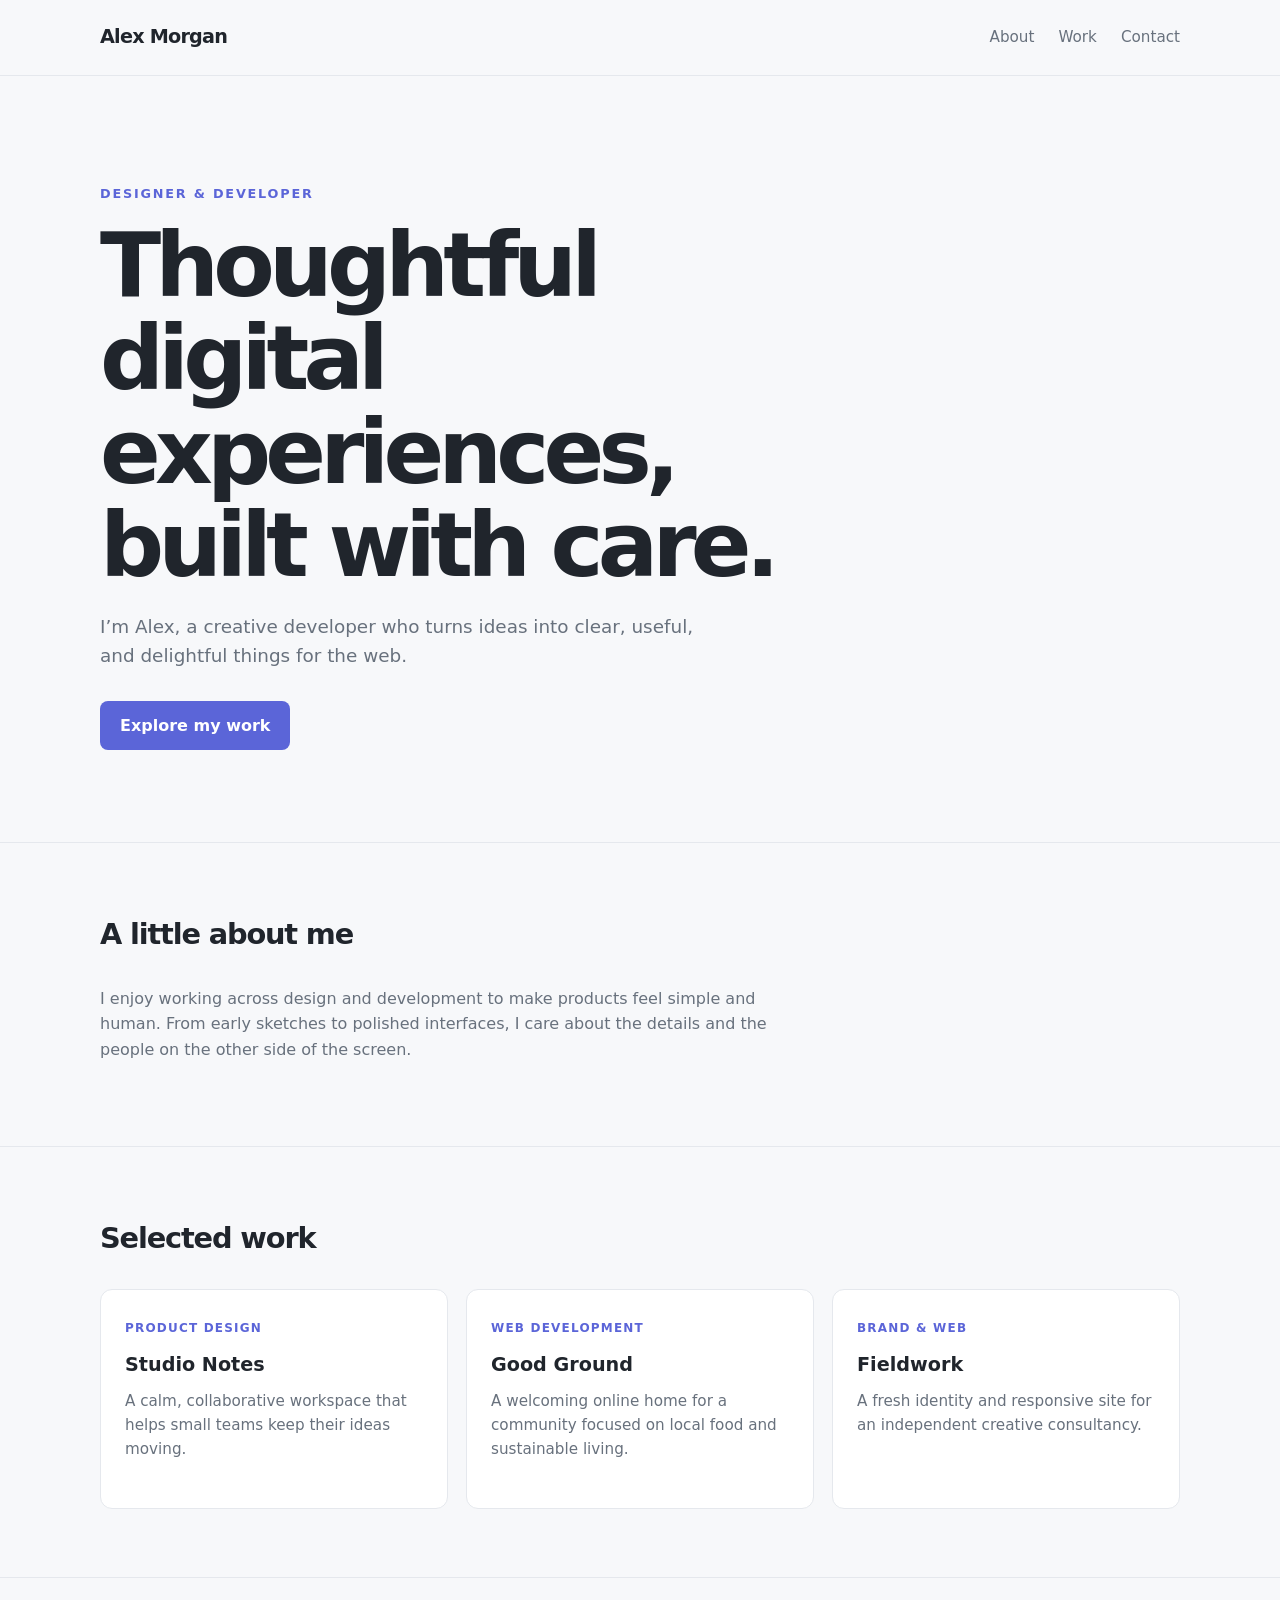
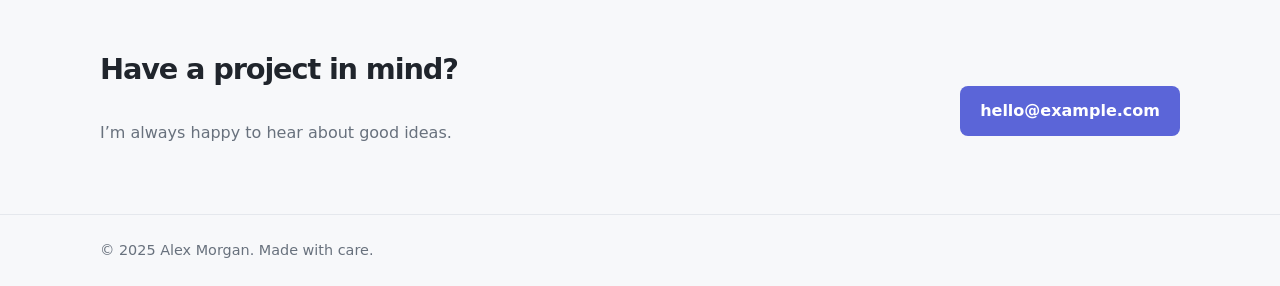
==== main.html @ 1400cb7f "initial implementations" ====
<!DOCTYPE html>
<html lang="en">
<head>
	<meta charset="UTF-8">
	<meta name="viewport" content="width=device-width, initial-scale=1">
	<meta name="description" content="Personal portfolio and selected projects.">
	<title>Alex Morgan — Portfolio</title>
	<link rel="stylesheet" href="design.css">
</head>
<body>
	<header>
		<nav class="container" aria-label="Main navigation">
			<a class="brand" href="#home">Alex Morgan</a>
			<div class="nav-links">
				<a href="#about">About</a>
				<a href="#work">Work</a>
				<a href="#contact">Contact</a>
			</div>
		</nav>
	</header>

	<main>
		<div class="container hero" id="home">
			<span class="eyebrow">Designer &amp; developer</span>
			<h1>Thoughtful digital experiences, built with care.</h1>
			<p class="intro">I’m Alex, a creative developer who turns ideas into clear, useful, and delightful things for the web.</p>
			<a class="button" href="#work">Explore my work</a>
		</div>

		<section id="about">
			<div class="container">
				<h2>A little about me</h2>
				<p class="about-copy">I enjoy working across design and development to make products feel simple and human. From early sketches to polished interfaces, I care about the details and the people on the other side of the screen.</p>
			</div>
		</section>

		<section id="work">
			<div class="container">
				<h2>Selected work</h2>
				<div class="projects">
					<article class="card">
						<span class="tag">Product design</span>
						<h3>Studio Notes</h3>
						<p>A calm, collaborative workspace that helps small teams keep their ideas moving.</p>
					</article>
					<article class="card">
						<span class="tag">Web development</span>
						<h3>Good Ground</h3>
						<p>A welcoming online home for a community focused on local food and sustainable living.</p>
					</article>
					<article class="card">
						<span class="tag">Brand &amp; web</span>
						<h3>Fieldwork</h3>
						<p>A fresh identity and responsive site for an independent creative consultancy.</p>
					</article>
				</div>
			</div>
		</section>

		<section id="contact">
			<div class="container contact">
				<div>
					<h2>Have a project in mind?</h2>
					<p>I’m always happy to hear about good ideas.</p>
				</div>
				<a class="button" href="mailto:hello@example.com">hello@example.com</a>
			</div>
		</section>
	</main>

	<footer>
		<div class="container">© 2025 Alex Morgan. Made with care.</div>
	</footer>
</body>
</html>
---- design.css ----
:root {
		color-scheme: light;
		--ink: #20252c;
		--muted: #68717d;
		--paper: #f7f8fa;
		--accent: #5b65d8;
		--line: #e5e8ed;
	}
	* { box-sizing: border-box; }
	html { scroll-behavior: smooth; }
	body {
		margin: 0;
		background: var(--paper);
		color: var(--ink);
		font: 16px/1.6 system-ui, -apple-system, BlinkMacSystemFont, "Segoe UI", sans-serif;
	}
	a { color: inherit; text-decoration: none; }
	a:hover { color: var(--accent); }
	.container { width: min(1080px, calc(100% - 40px)); margin: 0 auto; }
	header { padding: 22px 0; border-bottom: 1px solid var(--line); }
	nav { display: flex; align-items: center; justify-content: space-between; gap: 24px; }
	.brand { font-weight: 750; letter-spacing: -.04em; font-size: 1.2rem; }
	.nav-links { display: flex; gap: 24px; color: var(--muted); font-size: .95rem; }
	.hero { padding: 104px 0 92px; }
	.eyebrow { color: var(--accent); font-size: .8rem; font-weight: 750; letter-spacing: .14em; text-transform: uppercase; }
	h1 { max-width: 760px; margin: 14px 0 20px; font-size: clamp(2.8rem, 7vw, 5.6rem); line-height: 1.04; letter-spacing: -.065em; }
	.intro { max-width: 620px; margin: 0; color: var(--muted); font-size: 1.15rem; }
	.button { display: inline-block; margin-top: 30px; padding: 12px 20px; border-radius: 8px; background: var(--accent); color: white; font-weight: 650; }
	.button:hover { background: #454fc0; color: white; }
	section { padding: 68px 0; border-top: 1px solid var(--line); }
	h2 { margin: 0 0 28px; font-size: 1.8rem; letter-spacing: -.04em; }
	.about-copy { max-width: 700px; color: var(--muted); }
	.projects { display: grid; grid-template-columns: repeat(3, 1fr); gap: 18px; }
	.card { min-height: 220px; padding: 24px; border: 1px solid var(--line); border-radius: 12px; background: white; }
	.card h3 { margin: 10px 0 8px; font-size: 1.2rem; }
	.card p { margin: 0; color: var(--muted); font-size: .95rem; }
	.tag { color: var(--accent); font-size: .75rem; font-weight: 750; letter-spacing: .1em; text-transform: uppercase; }
	.contact { display: flex; align-items: center; justify-content: space-between; gap: 24px; }
	.contact p { margin: 0; color: var(--muted); }
	footer { padding: 24px 0; border-top: 1px solid var(--line); color: var(--muted); font-size: .9rem; }
	@media (max-width: 700px) {
		.hero { padding: 76px 0 68px; }
		.projects { grid-template-columns: 1fr; }
		.contact { align-items: flex-start; flex-direction: column; }
		.nav-links { gap: 14px; font-size: .85rem; }
	}
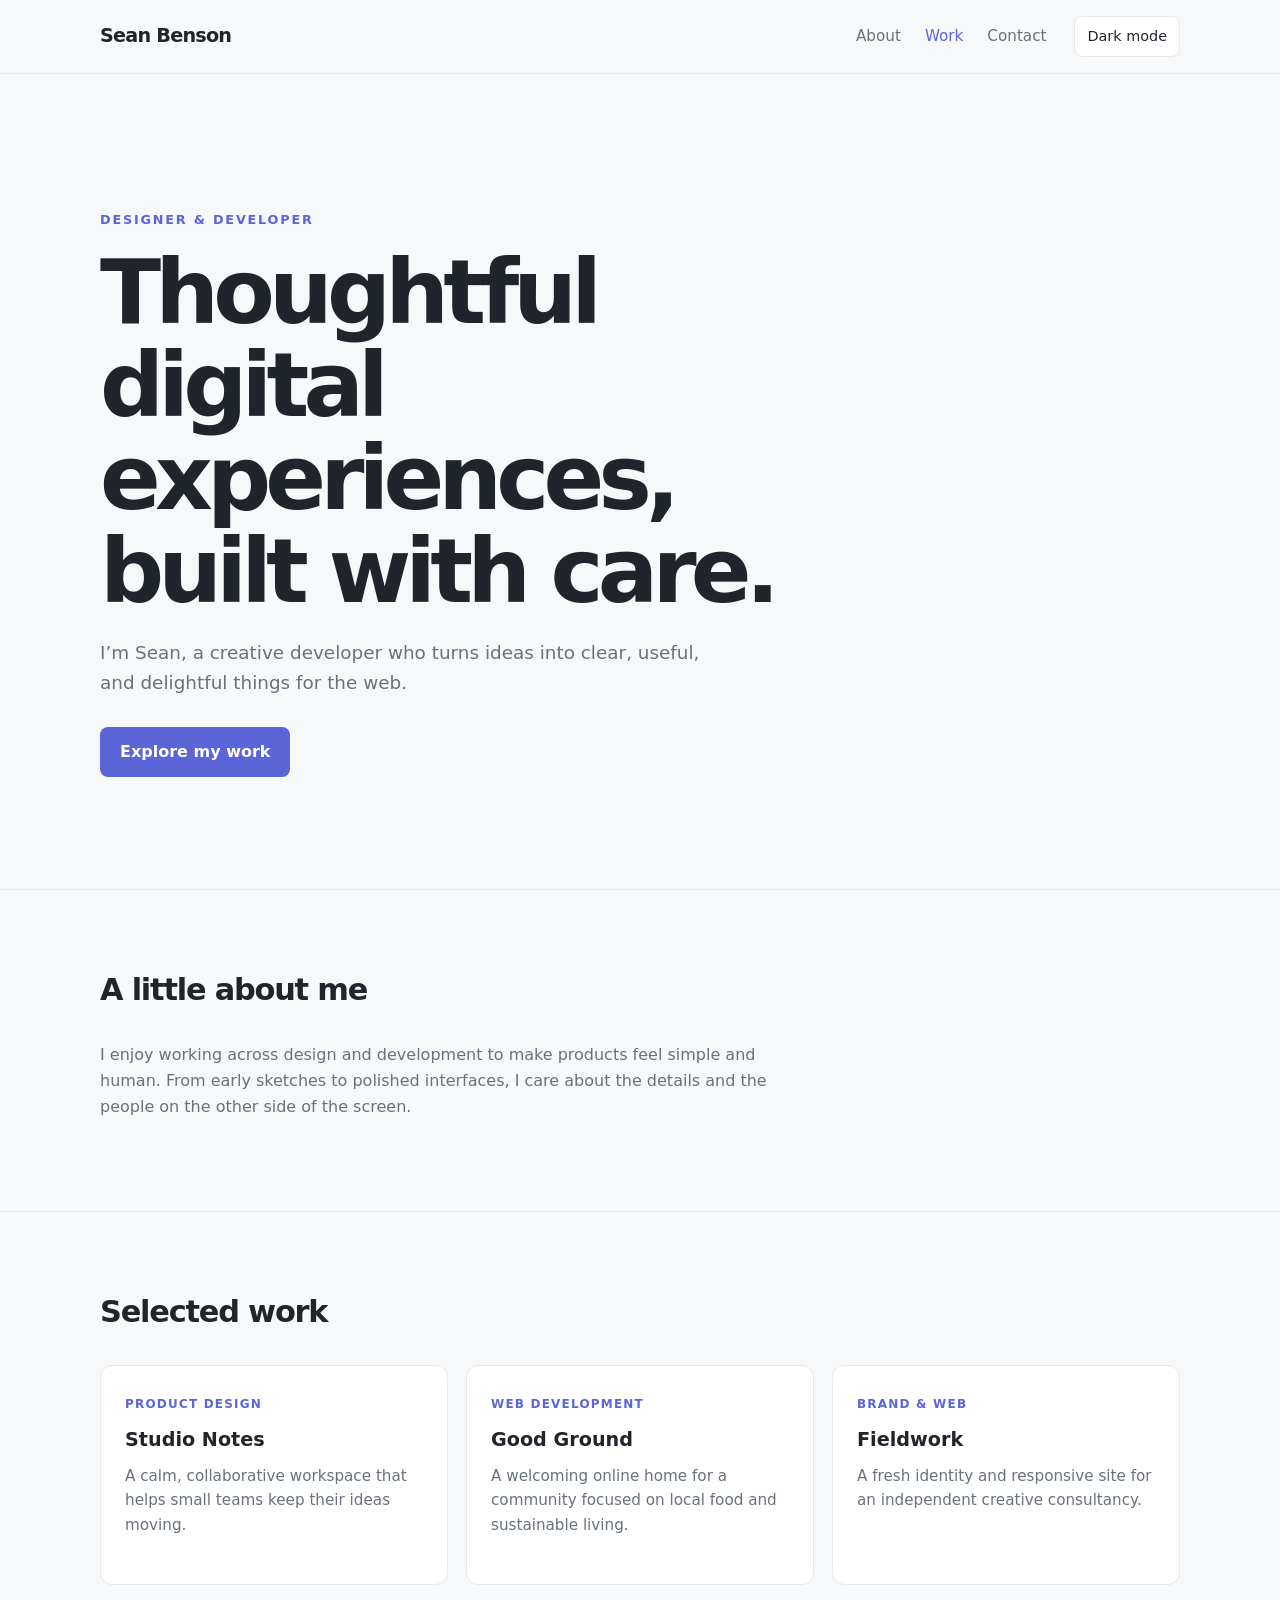
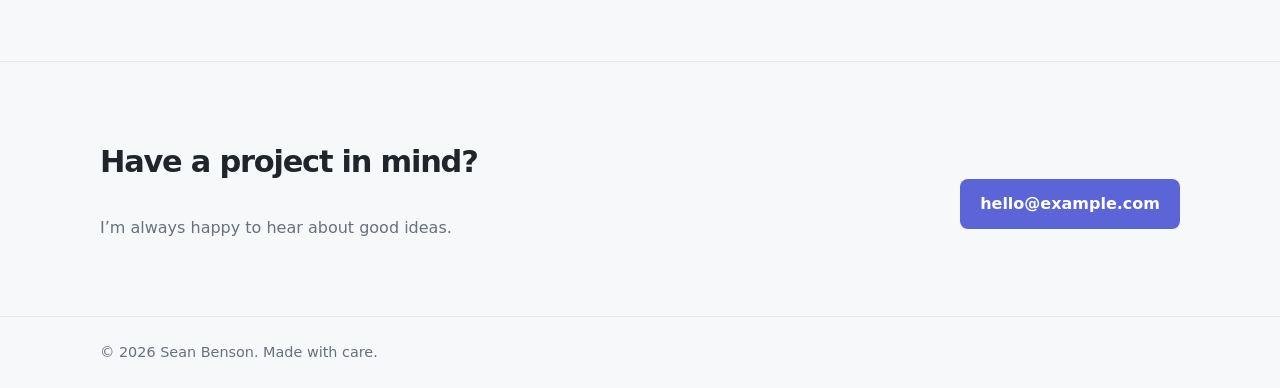
==== commit e33c0f82: "Improved template Signed-off-by: seanotskieee <bensoncutee@gmail.com>" ====
--- a/main.html
+++ b/main.html
@@ -4,38 +4,47 @@
 	<meta charset="UTF-8">
 	<meta name="viewport" content="width=device-width, initial-scale=1">
 	<meta name="description" content="Personal portfolio and selected projects.">
-	<title>Alex Morgan — Portfolio</title>
+	<title>Sean Benson — Portfolio</title>
 	<link rel="stylesheet" href="design.css">
+	<script src="interaction.js" defer></script>
 </head>
 <body>
 	<header>
 		<nav class="container" aria-label="Main navigation">
-			<a class="brand" href="#home">Alex Morgan</a>
-			<div class="nav-links">
-				<a href="#about">About</a>
-				<a href="#work">Work</a>
-				<a href="#contact">Contact</a>
+			<a class="brand" href="#home">Sean Benson</a>
+			<button class="menu-toggle" type="button" aria-expanded="false" aria-controls="nav-links" aria-label="Open navigation">
+				<span></span>
+				<span></span>
+				<span></span>
+			</button>
+			<div class="nav-actions">
+				<div class="nav-links" id="nav-links">
+					<a href="#about">About</a>
+					<a href="#work">Work</a>
+					<a href="#contact">Contact</a>
+				</div>
+				<button class="theme-toggle" type="button" aria-pressed="false">Dark mode</button>
 			</div>
 		</nav>
 	</header>
 
 	<main>
-		<div class="container hero" id="home">
+		<div class="container hero" id="home" data-reveal>
 			<span class="eyebrow">Designer &amp; developer</span>
 			<h1>Thoughtful digital experiences, built with care.</h1>
-			<p class="intro">I’m Alex, a creative developer who turns ideas into clear, useful, and delightful things for the web.</p>
+			<p class="intro">I’m Sean, a creative developer who turns ideas into clear, useful, and delightful things for the web.</p>
 			<a class="button" href="#work">Explore my work</a>
 		</div>
 
 		<section id="about">
-			<div class="container">
+			<div class="container" data-reveal>
 				<h2>A little about me</h2>
 				<p class="about-copy">I enjoy working across design and development to make products feel simple and human. From early sketches to polished interfaces, I care about the details and the people on the other side of the screen.</p>
 			</div>
 		</section>
 
 		<section id="work">
-			<div class="container">
+			<div class="container" data-reveal>
 				<h2>Selected work</h2>
 				<div class="projects">
 					<article class="card">
@@ -58,7 +67,7 @@
 		</section>
 
 		<section id="contact">
-			<div class="container contact">
+			<div class="container contact" data-reveal>
 				<div>
 					<h2>Have a project in mind?</h2>
 					<p>I’m always happy to hear about good ideas.</p>
@@ -69,7 +78,7 @@
 	</main>
 
 	<footer>
-		<div class="container">© 2025 Alex Morgan. Made with care.</div>
+		<div class="container">© <span class="current-year"></span> Sean Benson. Made with care.</div>
 	</footer>
 </body>
 </html>
--- a/design.css
+++ b/design.css
@@ -1,46 +1,144 @@
-	:root {
-		color-scheme: light;
-		--ink: #20252c;
-		--muted: #68717d;
-		--paper: #f7f8fa;
-		--accent: #5b65d8;
-		--line: #e5e8ed;
-	}
-	* { box-sizing: border-box; }
-	html { scroll-behavior: smooth; }
-	body {
-		margin: 0;
-		background: var(--paper);
-		color: var(--ink);
-		font: 16px/1.6 system-ui, -apple-system, BlinkMacSystemFont, "Segoe UI", sans-serif;
-	}
-	a { color: inherit; text-decoration: none; }
-	a:hover { color: var(--accent); }
-	.container { width: min(1080px, calc(100% - 40px)); margin: 0 auto; }
-	header { padding: 22px 0; border-bottom: 1px solid var(--line); }
-	nav { display: flex; align-items: center; justify-content: space-between; gap: 24px; }
-	.brand { font-weight: 750; letter-spacing: -.04em; font-size: 1.2rem; }
-	.nav-links { display: flex; gap: 24px; color: var(--muted); font-size: .95rem; }
-	.hero { padding: 104px 0 92px; }
-	.eyebrow { color: var(--accent); font-size: .8rem; font-weight: 750; letter-spacing: .14em; text-transform: uppercase; }
-	h1 { max-width: 760px; margin: 14px 0 20px; font-size: clamp(2.8rem, 7vw, 5.6rem); line-height: 1.04; letter-spacing: -.065em; }
-	.intro { max-width: 620px; margin: 0; color: var(--muted); font-size: 1.15rem; }
-	.button { display: inline-block; margin-top: 30px; padding: 12px 20px; border-radius: 8px; background: var(--accent); color: white; font-weight: 650; }
-	.button:hover { background: #454fc0; color: white; }
-	section { padding: 68px 0; border-top: 1px solid var(--line); }
-	h2 { margin: 0 0 28px; font-size: 1.8rem; letter-spacing: -.04em; }
-	.about-copy { max-width: 700px; color: var(--muted); }
-	.projects { display: grid; grid-template-columns: repeat(3, 1fr); gap: 18px; }
-	.card { min-height: 220px; padding: 24px; border: 1px solid var(--line); border-radius: 12px; background: white; }
-	.card h3 { margin: 10px 0 8px; font-size: 1.2rem; }
-	.card p { margin: 0; color: var(--muted); font-size: .95rem; }
-	.tag { color: var(--accent); font-size: .75rem; font-weight: 750; letter-spacing: .1em; text-transform: uppercase; }
-	.contact { display: flex; align-items: center; justify-content: space-between; gap: 24px; }
-	.contact p { margin: 0; color: var(--muted); }
-	footer { padding: 24px 0; border-top: 1px solid var(--line); color: var(--muted); font-size: .9rem; }
-	@media (max-width: 700px) {
-		.hero { padding: 76px 0 68px; }
-		.projects { grid-template-columns: 1fr; }
-		.contact { align-items: flex-start; flex-direction: column; }
-		.nav-links { gap: 14px; font-size: .85rem; }
-	}
+:root {
+	color-scheme: light;
+	--ink: #20252c;
+	--muted: #68717d;
+	--paper: #f7f8fa;
+	--surface: #fff;
+	--accent: #5b65d8;
+	--accent-hover: #454fc0;
+	--line: #e5e8ed;
+}
+
+:root[data-theme="dark"] {
+	color-scheme: dark;
+	--ink: #edf0f5;
+	--muted: #aab3c0;
+	--paper: #151922;
+	--surface: #202631;
+	--accent: #a3aaff;
+	--accent-hover: #bbc0ff;
+	--line: #343d4a;
+}
+
+* { box-sizing: border-box; }
+html { scroll-behavior: smooth; scroll-padding-top: 24px; }
+body {
+	margin: 0;
+	background: var(--paper);
+	color: var(--ink);
+	font: 16px/1.6 system-ui, -apple-system, BlinkMacSystemFont, "Segoe UI", sans-serif;
+	transition: background-color .2s ease, color .2s ease;
+}
+a { color: inherit; text-decoration: none; }
+a:hover { color: var(--accent); }
+button { font: inherit; }
+button:focus-visible, a:focus-visible {
+	outline: 3px solid var(--accent);
+	outline-offset: 4px;
+}
+.container { width: min(1080px, calc(100% - 48px)); margin: 0 auto; }
+header {
+	position: sticky;
+	z-index: 10;
+	top: 0;
+	padding: 16px 0;
+	border-bottom: 1px solid var(--line);
+	background: var(--paper);
+}
+nav { display: flex; align-items: center; justify-content: space-between; gap: 24px; }
+.brand { font-weight: 750; letter-spacing: -.04em; font-size: 1.2rem; }
+.nav-actions, .nav-links { display: flex; align-items: center; }
+.nav-actions { gap: 28px; }
+.nav-links { gap: 24px; color: var(--muted); font-size: .95rem; }
+.nav-links a { transition: color .2s ease; }
+.nav-links a[aria-current="location"] { color: var(--accent); }
+.menu-toggle {
+	width: 44px;
+	height: 44px;
+	padding: 11px;
+	border: 1px solid var(--line);
+	border-radius: 8px;
+	background: var(--surface);
+	color: var(--ink);
+	cursor: pointer;
+	display: none;
+}
+.menu-toggle span { display: block; height: 2px; margin: 4px 0; background: currentColor; }
+.theme-toggle {
+	padding: 8px 12px;
+	border: 1px solid var(--line);
+	border-radius: 8px;
+	background: var(--surface);
+	color: var(--ink);
+	font-size: .9rem;
+	cursor: pointer;
+}
+.theme-toggle:hover, .menu-toggle:hover { border-color: var(--accent); }
+.hero { padding: clamp(76px, 12vw, 132px) 0 clamp(68px, 10vw, 112px); }
+.eyebrow { color: var(--accent); font-size: .8rem; font-weight: 750; letter-spacing: .14em; text-transform: uppercase; }
+h1 { max-width: 760px; margin: 14px 0 20px; font-size: clamp(2.8rem, 7vw, 5.6rem); line-height: 1.04; letter-spacing: -.065em; }
+.intro { max-width: 620px; margin: 0; color: var(--muted); font-size: clamp(1.05rem, 2vw, 1.15rem); }
+.button {
+	display: inline-block;
+	margin-top: 30px;
+	padding: 12px 20px;
+	border: 0;
+	border-radius: 8px;
+	background: var(--accent);
+	color: #fff;
+	font-weight: 650;
+	transition: background-color .2s ease, transform .2s ease;
+}
+:root[data-theme="dark"] .button { color: #151922; }
+.button:hover { transform: translateY(-2px); background: var(--accent-hover); color: var(--paper); }
+section { padding: clamp(52px, 8vw, 76px) 0; border-top: 1px solid var(--line); scroll-margin-top: 76px; }
+h2 { margin: 0 0 28px; font-size: clamp(1.55rem, 3vw, 1.9rem); letter-spacing: -.04em; }
+.about-copy { max-width: 700px; color: var(--muted); }
+.projects { display: grid; grid-template-columns: repeat(auto-fit, minmax(min(100%, 250px), 1fr)); gap: 18px; }
+.card {
+	min-height: 220px;
+	padding: 24px;
+	border: 1px solid var(--line);
+	border-radius: 12px;
+	background: var(--surface);
+	transition: transform .2s ease, border-color .2s ease, background-color .2s ease;
+}
+.card:hover { transform: translateY(-4px); border-color: var(--accent); }
+.card h3 { margin: 10px 0 8px; font-size: 1.2rem; }
+.card p { margin: 0; color: var(--muted); font-size: .95rem; }
+.tag { color: var(--accent); font-size: .75rem; font-weight: 750; letter-spacing: .1em; text-transform: uppercase; }
+.contact { display: flex; align-items: center; justify-content: space-between; gap: 24px; }
+.contact p { margin: 0; color: var(--muted); }
+.contact .button { flex-shrink: 0; }
+footer { padding: 24px 0; border-top: 1px solid var(--line); color: var(--muted); font-size: .9rem; }
+
+.js-enabled [data-reveal] { opacity: 0; transform: translateY(18px); transition: opacity .6s ease, transform .6s ease; }
+.js-enabled [data-reveal].is-visible { opacity: 1; transform: translateY(0); }
+
+@media (max-width: 700px) {
+	.container { width: min(100% - 36px, 560px); }
+	.js-enabled .menu-toggle { display: block; margin-left: auto; }
+	nav { flex-wrap: wrap; }
+	.nav-actions { width: 100%; align-items: stretch; flex-direction: column; gap: 16px; padding: 8px 0 4px; }
+	.js-enabled .nav-actions { display: none; }
+	.js-enabled .nav-actions.is-open { display: flex; }
+	.nav-links { align-items: stretch; flex-direction: column; gap: 0; }
+	.nav-links a { padding: 10px 0; border-top: 1px solid var(--line); }
+	.theme-toggle { align-self: flex-start; }
+	.hero { padding-top: 76px; }
+	.projects { grid-template-columns: 1fr; }
+	.contact { align-items: flex-start; flex-direction: column; }
+	.contact .button { margin-top: 8px; }
+}
+
+@media (max-width: 380px) {
+	.container { width: calc(100% - 28px); }
+	.brand { font-size: 1.1rem; }
+	h1 { font-size: clamp(2.45rem, 13vw, 3.2rem); }
+	.card { min-height: 0; padding: 20px; }
+}
+
+@media (prefers-reduced-motion: reduce) {
+	html { scroll-behavior: auto; }
+	*, *::before, *::after { scroll-behavior: auto !important; animation-duration: .01ms !important; transition-duration: .01ms !important; }
+}
